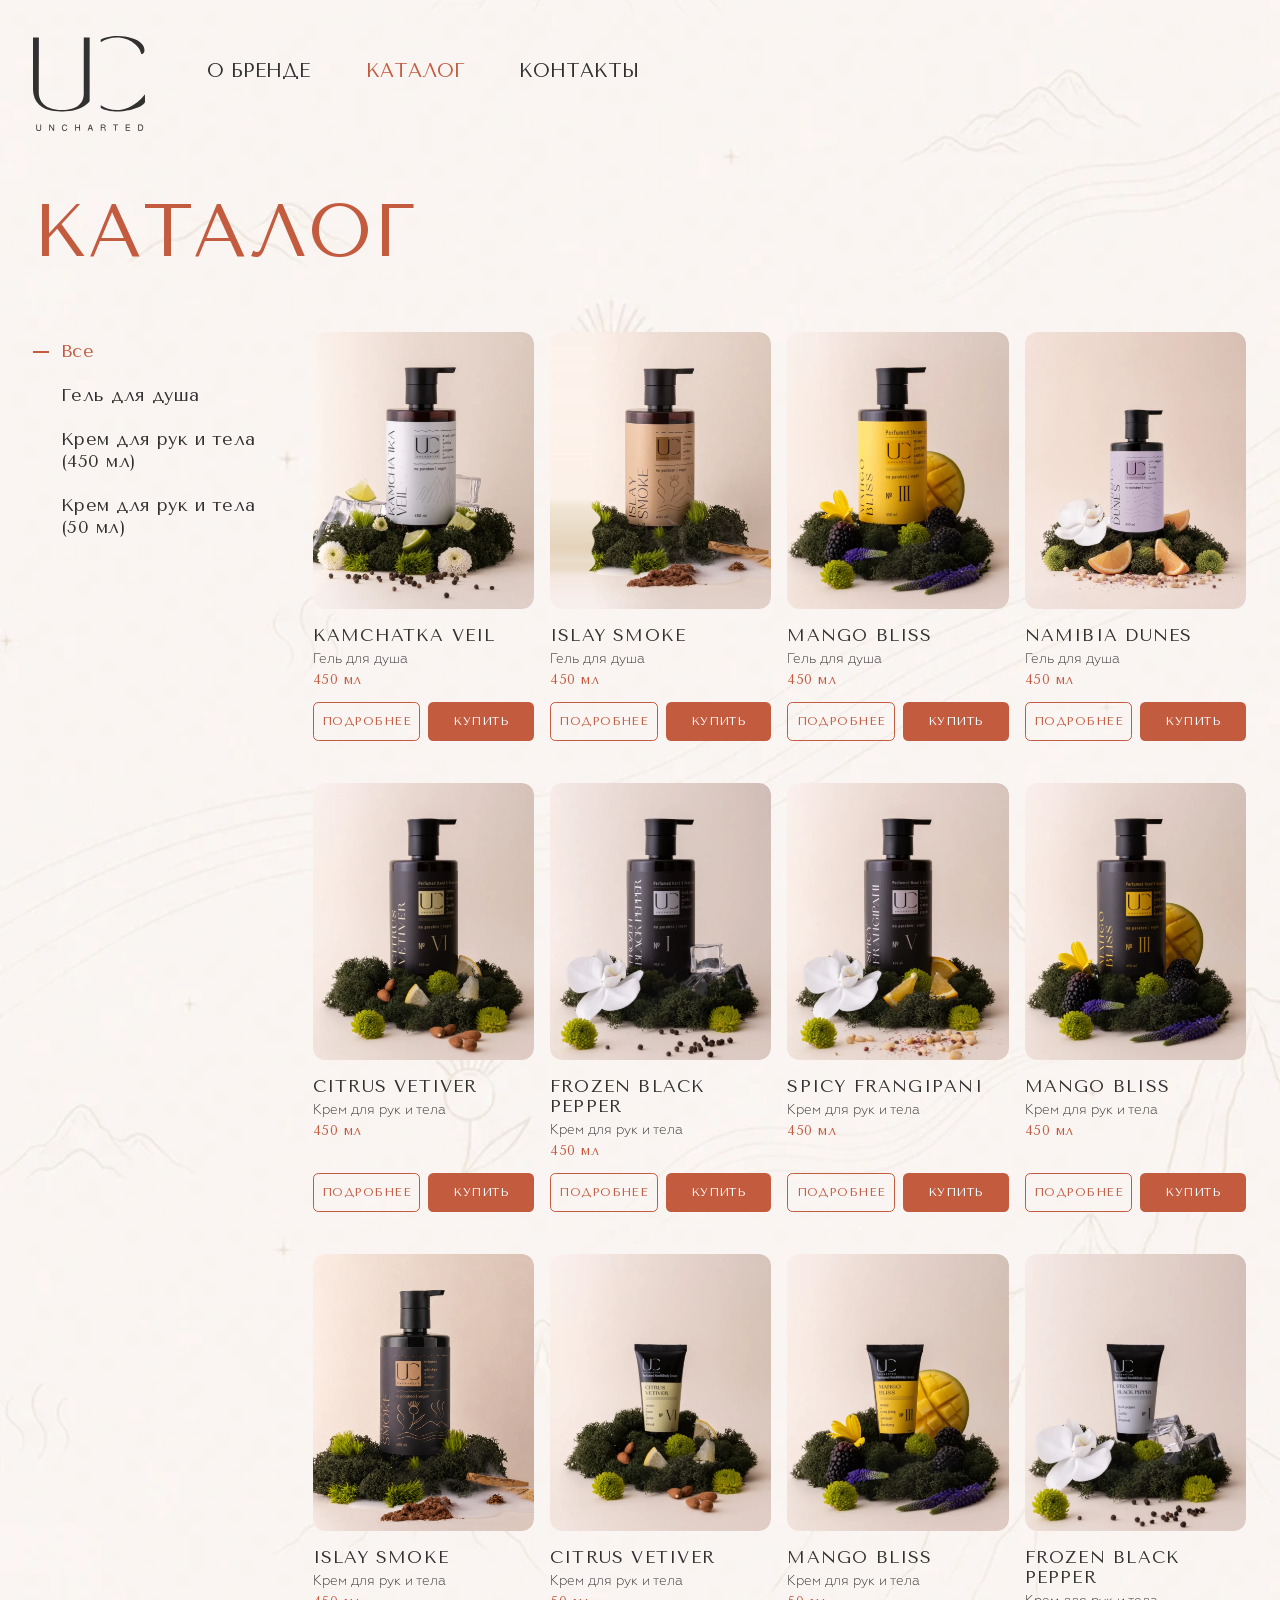
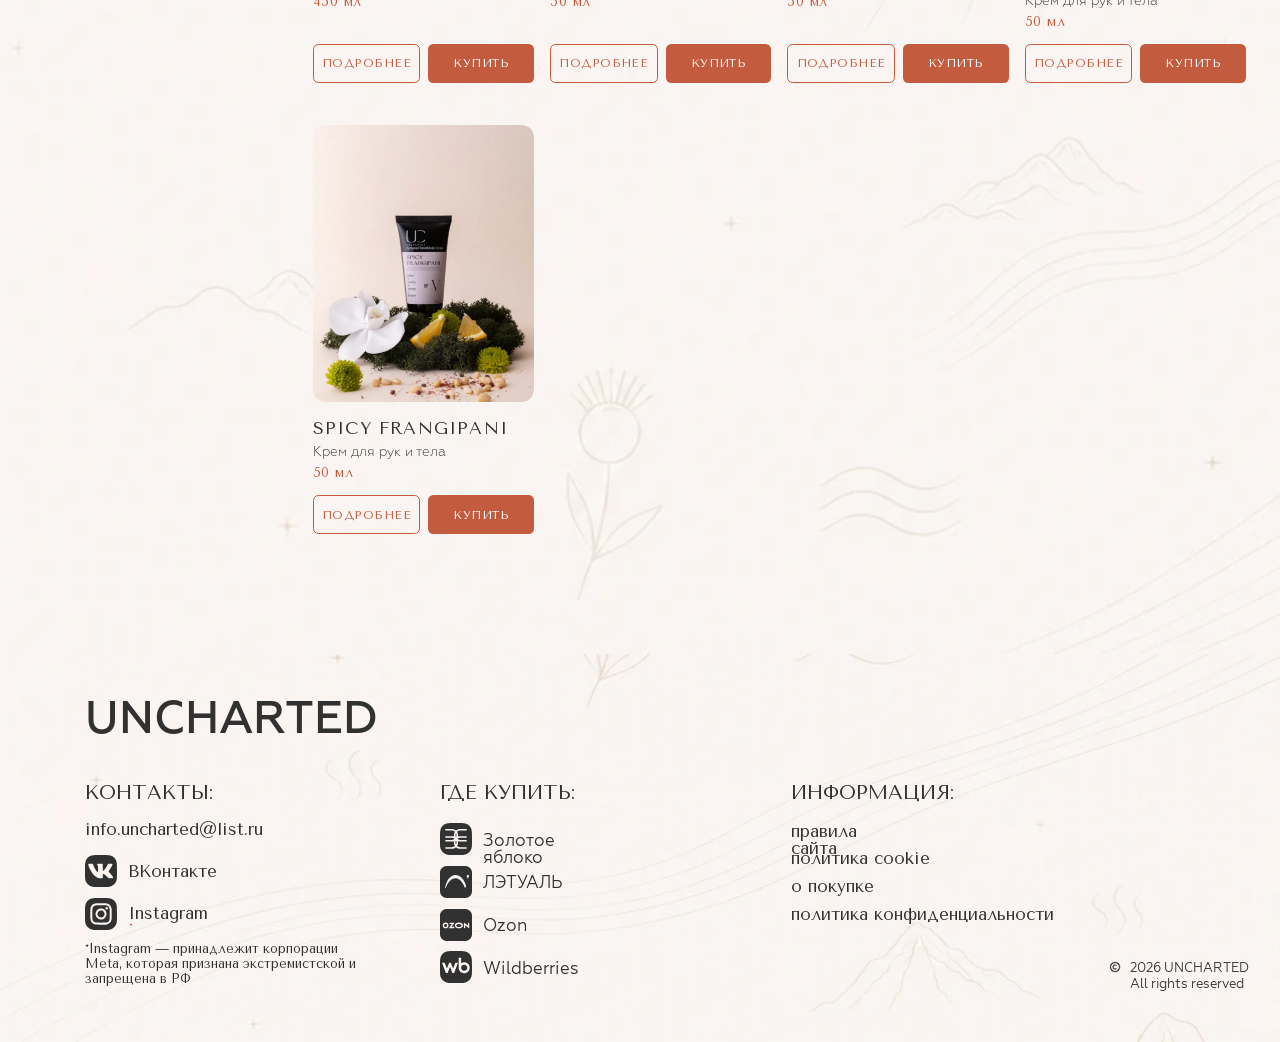
==== catalog.html @ 58899433 "Stabilize mobile layout and header" ====
<!DOCTYPE html>
<html lang="ru">
<head>
<meta charset="UTF-8">
<meta name="viewport" content="width=device-width, initial-scale=1">
<title>Каталог — UNCHARTED | Парфюмированная уходовая косметика</title>
<meta name="description" content="Каталог UNCHARTED: парфюмированные гели для душа и кремы для рук и тела. Ароматы дальних мест — Камчатка, Намиб, Мьянма, Шотландия.">
<meta name="theme-color" content="#FAF4F2">
<link rel="canonical" href="https://unchartedcosmetics.ru/catalog.html">
<meta property="og:title" content="Каталог UNCHARTED">
<meta property="og:description" content="Парфюмированные гели для душа и кремы для рук и тела. Ароматы дальних, почти неизведанных мест.">
<meta property="og:type" content="website">
<meta property="og:url" content="https://unchartedcosmetics.ru/catalog.html">
<meta property="og:image" content="https://unchartedcosmetics.ru/public/images/og.jpg">
<meta property="og:image:width" content="1200">
<meta property="og:image:height" content="630">
<meta property="og:locale" content="ru_RU">
<meta name="twitter:card" content="summary_large_image">
<meta name="twitter:title" content="Каталог UNCHARTED">
<meta name="twitter:description" content="Парфюмированные гели для душа и кремы для рук и тела с ароматами дальних мест.">
<meta name="twitter:image" content="https://unchartedcosmetics.ru/public/images/og.jpg">
<link rel="icon" type="image/svg+xml" href="public/images/logo.svg">
<link rel="preload" as="image" href="public/images/catalog/gel-450-kamchatka-veil.webp">
<link rel="stylesheet" href="styles.css?v=20260710-1">
<link rel="stylesheet" href="anim.css?v=20260710-3">
<link rel="stylesheet" href="catalog.css?v=20260710-6">
<script type="application/ld+json">
{
  "@context": "https://schema.org",
  "@type": "CollectionPage",
  "name": "Каталог UNCHARTED",
  "url": "https://unchartedcosmetics.ru/catalog.html",
  "inLanguage": "ru-RU",
  "mainEntity": {
    "@type": "ItemList",
    "name": "Парфюмированная уходовая косметика UNCHARTED",
    "numberOfItems": 13
  }
}
</script>
</head>
<body class="cat-body">
<div class="cat">

  <header class="cat-header">
    <a class="cat-logo n594-pos" href="index.html"><img src="public/images/logo.svg" alt="UNCHARTED — на главную"></a>
    <nav class="cat-nav" aria-label="Основная навигация">
      <a class="t up nav-link cnav1" href="index.html#about">о бренде</a>
      <a class="t up nav-link cnav2 is-here" href="catalog.html" aria-current="page">каталог</a>
      <a class="t up nav-link cnav3" href="#catFooter">контакты</a>
    </nav>
  </header>

  <main class="cat-main">
    <h1 class="cat-title">каталог</h1>

    <div class="cat-layout">
      <aside class="cat-aside" aria-label="Фильтры каталога">
        <div class="cat-aside-in">
          <button class="cat-filter is-active" type="button" data-filter="all" aria-pressed="true">Все</button>
          <button class="cat-filter" type="button" data-filter="gel-450" aria-pressed="false">Гель для душа</button>
          <button class="cat-filter" type="button" data-filter="cream-450" aria-pressed="false">Крем для рук и тела <span class="cat-filter-vol">(450&nbsp;мл)</span></button>
          <button class="cat-filter" type="button" data-filter="cream-50" aria-pressed="false">Крем для рук и тела <span class="cat-filter-vol">(50&nbsp;мл)</span></button>
        </div>
      </aside>

      <ul class="cat-grid">

        <li class="cat-card" data-cat="gel-450">
          <div class="cat-photo"><img src="public/images/catalog/gel-450-kamchatka-veil.webp" alt="Гель для душа UNCHARTED KAMCHATKA VEIL, 450 мл — флакон с помпой среди льда, белых цветов и чёрного перца" loading="eager" fetchpriority="high" width="880" height="1100"></div>
          <p class="cat-name">Kamchatka Veil</p>
          <p class="cat-type">Гель для душа</p>
          <p class="cat-vol">450 мл</p>
          <div class="cat-actions">
            <button class="cat-btn cat-btn--ghost" type="button" data-buy>подробнее</button>
            <button class="cat-btn" type="button" data-buy>купить</button>
          </div>
        </li>

        <li class="cat-card" data-cat="gel-450">
          <div class="cat-photo"><img src="public/images/catalog/gel-450-islay-smoke.webp" alt="Гель для душа UNCHARTED ISLAY SMOKE, 450 мл — флакон с помпой среди мха, пало санто и какао" loading="lazy" width="880" height="1100"></div>
          <p class="cat-name">Islay Smoke</p>
          <p class="cat-type">Гель для душа</p>
          <p class="cat-vol">450 мл</p>
          <div class="cat-actions">
            <button class="cat-btn cat-btn--ghost" type="button" data-buy>подробнее</button>
            <button class="cat-btn" type="button" data-buy>купить</button>
          </div>
        </li>

        <li class="cat-card" data-cat="gel-450">
          <div class="cat-photo"><img src="public/images/catalog/gel-450-mango-bliss.webp" alt="Гель для душа UNCHARTED MANGO BLISS, 450 мл — флакон с жёлтой этикеткой, манго и ежевика" loading="lazy" width="880" height="1100"></div>
          <p class="cat-name">Mango Bliss</p>
          <p class="cat-type">Гель для душа</p>
          <p class="cat-vol">450 мл</p>
          <div class="cat-actions">
            <button class="cat-btn cat-btn--ghost" type="button" data-buy>подробнее</button>
            <button class="cat-btn" type="button" data-buy>купить</button>
          </div>
        </li>

        <li class="cat-card" data-cat="gel-450">
          <div class="cat-photo"><img src="public/images/catalog/gel-450-namibia-dunes.webp" alt="Гель для душа UNCHARTED NAMIBIA DUNES, 450 мл — флакон с апельсином и белой орхидеей" loading="lazy" width="880" height="1100"></div>
          <p class="cat-name">Namibia Dunes</p>
          <p class="cat-type">Гель для душа</p>
          <p class="cat-vol">450 мл</p>
          <div class="cat-actions">
            <button class="cat-btn cat-btn--ghost" type="button" data-buy>подробнее</button>
            <button class="cat-btn" type="button" data-buy>купить</button>
          </div>
        </li>

        <li class="cat-card" data-cat="cream-450">
          <div class="cat-photo"><img src="public/images/catalog/cream-450-citrus-vetiver.webp" alt="Крем для рук и тела UNCHARTED CITRUS VETIVER, 450 мл — тёмный флакон с лимоном и миндалём" loading="lazy" width="880" height="1100"></div>
          <p class="cat-name">Citrus Vetiver</p>
          <p class="cat-type">Крем для рук и тела</p>
          <p class="cat-vol">450 мл</p>
          <div class="cat-actions">
            <button class="cat-btn cat-btn--ghost" type="button" data-buy>подробнее</button>
            <button class="cat-btn" type="button" data-buy>купить</button>
          </div>
        </li>

        <li class="cat-card" data-cat="cream-450">
          <div class="cat-photo"><img src="public/images/catalog/cream-450-frozen-black-pepper.webp" alt="Крем для рук и тела UNCHARTED FROZEN BLACK PEPPER, 450 мл — чёрный флакон со льдом и белой орхидеей" loading="lazy" width="880" height="1100"></div>
          <p class="cat-name">Frozen Black Pepper</p>
          <p class="cat-type">Крем для рук и тела</p>
          <p class="cat-vol">450 мл</p>
          <div class="cat-actions">
            <button class="cat-btn cat-btn--ghost" type="button" data-buy>подробнее</button>
            <button class="cat-btn" type="button" data-buy>купить</button>
          </div>
        </li>

        <li class="cat-card" data-cat="cream-450">
          <div class="cat-photo"><img src="public/images/catalog/cream-450-spicy-frangipani.webp" alt="Крем для рук и тела UNCHARTED SPICY FRANGIPANI, 450 мл — чёрный флакон с орхидеей, апельсином и перцем" loading="lazy" width="880" height="1100"></div>
          <p class="cat-name">Spicy Frangipani</p>
          <p class="cat-type">Крем для рук и тела</p>
          <p class="cat-vol">450 мл</p>
          <div class="cat-actions">
            <button class="cat-btn cat-btn--ghost" type="button" data-buy>подробнее</button>
            <button class="cat-btn" type="button" data-buy>купить</button>
          </div>
        </li>

        <li class="cat-card" data-cat="cream-450">
          <div class="cat-photo"><img src="public/images/catalog/cream-450-mango-bliss.webp" alt="Крем для рук и тела UNCHARTED MANGO BLISS, 450 мл — тёмный флакон с манго и ежевикой" loading="lazy" width="880" height="1100"></div>
          <p class="cat-name">Mango Bliss</p>
          <p class="cat-type">Крем для рук и тела</p>
          <p class="cat-vol">450 мл</p>
          <div class="cat-actions">
            <button class="cat-btn cat-btn--ghost" type="button" data-buy>подробнее</button>
            <button class="cat-btn" type="button" data-buy>купить</button>
          </div>
        </li>

        <li class="cat-card" data-cat="cream-450">
          <div class="cat-photo"><img src="public/images/catalog/cream-450-islay-smoke.webp" alt="Крем для рук и тела UNCHARTED ISLAY SMOKE, 450 мл — чёрный флакон среди мха и дымки" loading="lazy" width="880" height="1100"></div>
          <p class="cat-name">Islay Smoke</p>
          <p class="cat-type">Крем для рук и тела</p>
          <p class="cat-vol">450 мл</p>
          <div class="cat-actions">
            <button class="cat-btn cat-btn--ghost" type="button" data-buy>подробнее</button>
            <button class="cat-btn" type="button" data-buy>купить</button>
          </div>
        </li>

        <li class="cat-card" data-cat="cream-50">
          <div class="cat-photo"><img src="public/images/catalog/cream-50-citrus-vetiver.webp" alt="Крем для рук и тела UNCHARTED CITRUS VETIVER, 50 мл — тюбик с лимонной этикеткой" loading="lazy" width="880" height="1100"></div>
          <p class="cat-name">Citrus Vetiver</p>
          <p class="cat-type">Крем для рук и тела</p>
          <p class="cat-vol">50 мл</p>
          <div class="cat-actions">
            <button class="cat-btn cat-btn--ghost" type="button" data-buy>подробнее</button>
            <button class="cat-btn" type="button" data-buy>купить</button>
          </div>
        </li>

        <li class="cat-card" data-cat="cream-50">
          <div class="cat-photo"><img src="public/images/catalog/cream-50-mango-bliss.webp" alt="Крем для рук и тела UNCHARTED MANGO BLISS, 50 мл — тюбик с жёлтой этикеткой, манго и ежевика" loading="lazy" width="880" height="1100"></div>
          <p class="cat-name">Mango Bliss</p>
          <p class="cat-type">Крем для рук и тела</p>
          <p class="cat-vol">50 мл</p>
          <div class="cat-actions">
            <button class="cat-btn cat-btn--ghost" type="button" data-buy>подробнее</button>
            <button class="cat-btn" type="button" data-buy>купить</button>
          </div>
        </li>

        <li class="cat-card" data-cat="cream-50">
          <div class="cat-photo"><img src="public/images/catalog/cream-50-frozen-black-pepper.webp" alt="Крем для рук и тела UNCHARTED FROZEN BLACK PEPPER, 50 мл — тюбик со льдом и белой орхидеей" loading="lazy" width="880" height="1100"></div>
          <p class="cat-name">Frozen Black Pepper</p>
          <p class="cat-type">Крем для рук и тела</p>
          <p class="cat-vol">50 мл</p>
          <div class="cat-actions">
            <button class="cat-btn cat-btn--ghost" type="button" data-buy>подробнее</button>
            <button class="cat-btn" type="button" data-buy>купить</button>
          </div>
        </li>

        <li class="cat-card" data-cat="cream-50">
          <div class="cat-photo"><img src="public/images/catalog/cream-50-spicy-frangipani.webp" alt="Крем для рук и тела UNCHARTED SPICY FRANGIPANI, 50 мл — тюбик с лиловой этикеткой и белой орхидеей" loading="lazy" width="880" height="1100"></div>
          <p class="cat-name">Spicy Frangipani</p>
          <p class="cat-type">Крем для рук и тела</p>
          <p class="cat-vol">50 мл</p>
          <div class="cat-actions">
            <button class="cat-btn cat-btn--ghost" type="button" data-buy>подробнее</button>
            <button class="cat-btn" type="button" data-buy>купить</button>
          </div>
        </li>

      </ul>
    </div>
  </main>

  <!-- футер — те же элементы, что на лендинге (top пересчитан в catalog.css) -->
  <footer class="cat-footer" id="catFooter">
    <img class="abs n613" src="public/images/521-613.webp" alt="">
    <p class="t up n638">uncharted</p>
    <p class="t up n639">Информация:</p>
    <a class="t n640" href="mailto:info.uncharted@list.ru">info.uncharted@list.ru</a>
    <a class="t n641" href="offer.html">о покупке</a>
    <a class="t n642" href="cookie.html">политика cookie</a>
    <a class="t n643" href="license.html">правила сайта</a>
    <a class="t n644" href="privacy.html">политика конфиденциальности</a>
    <a class="t n645" href="#" data-link="vk">ВКонтакте</a>
    <a class="t n646" href="#" data-link="instagram">Instagram<span class="social-asterisk" aria-hidden="true">*</span></a>
    <img class="abs n647" src="public/images/icon-647.svg" alt="">
    <img class="abs n651" src="public/images/icon-651.svg" alt="">
    <p class="t up n657">контакты:</p>
    <p class="t up n658">ГДЕ КУПИТЬ:</p>
    <p class="t n659">*Instagram — принадлежит корпорации Meta, которая признана экстремистской и запрещена в РФ</p>
    <img class="abs n660" src="public/images/icon-660.svg" alt="">
    <a class="t shop n667" href="#" data-link="goldapple">Золотое яблоко</a>
    <a class="t shop n668" href="#" data-link="ozon">Ozon</a>
    <a class="t shop n669" href="#" data-link="letu">ЛЭТУАЛЬ</a>
    <a class="t shop n670" href="#" data-link="wildberries">Wildberries</a>
    <img class="abs n671" src="public/images/icon-671.svg" alt="">
    <p class="t n675">2026 <span class="up">uncharted</span><br>All rights reserved</p>
    <img class="abs n676" src="public/images/521-677.png" alt="">
    <img class="abs n680" src="public/images/icon-680.svg" alt="">
    <img class="abs n684" src="public/images/icon-684.svg" alt="">
    <img class="abs n687" src="public/images/icon-687.svg" alt="">
  </footer>

  <!-- компактный футер для мобильной версии -->
  <footer class="cat-footer-m">
    <p class="cat-footer-m-mark">uncharted</p>
    <a class="cat-footer-m-mail" href="mailto:info.uncharted@list.ru">info.uncharted@list.ru</a>
    <div class="cat-footer-m-shops">
      <a href="#" data-link="goldapple">Золотое яблоко</a>
      <a href="#" data-link="letu">ЛЭТУАЛЬ</a>
      <a href="#" data-link="ozon">Ozon</a>
      <a href="#" data-link="wildberries">Wildberries</a>
    </div>
    <nav class="cat-footer-m-legal" aria-label="Правовая информация">
      <a href="offer.html">о покупке</a>
      <a href="privacy.html">политика данных</a>
      <a href="cookie.html">cookie</a>
      <a href="license.html">правила сайта</a>
    </nav>
    <p class="cat-footer-m-copy">2026 UNCHARTED · All rights reserved</p>
  </footer>

</div>

<dialog class="product-dialog" id="productDialog" aria-labelledby="productDialogTitle">
  <div class="product-dialog-in">
    <div class="product-dialog-media">
      <img id="productDialogImage" alt="">
    </div>
    <div class="product-dialog-copy">
      <button class="buy-close product-dialog-close" type="button" data-detail-close aria-label="Закрыть">&#10005;</button>
      <p class="product-dialog-kicker">UNCHARTED</p>
      <h2 class="product-dialog-title" id="productDialogTitle"></h2>
      <p class="product-dialog-type" id="productDialogType"></p>
      <p class="product-dialog-volume" id="productDialogVolume"></p>
      <button class="cat-btn product-dialog-buy" type="button" data-detail-buy>купить</button>
    </div>
  </div>
</dialog>

<div class="buy-modal" id="buyModal" hidden>
  <div class="buy-overlay" data-close></div>
  <div class="buy-card" role="dialog" aria-modal="true" aria-labelledby="buyTitle">
    <button class="buy-close" data-close aria-label="Закрыть">&#10005;</button>
    <p class="buy-title" id="buyTitle">ГДЕ КУПИТЬ</p>
    <a class="buy-row" data-link="goldapple" href="#" target="_blank" rel="noopener"><img src="public/images/icon-660.svg" alt="">Золотое яблоко</a>
    <a class="buy-row" data-link="letu" href="#" target="_blank" rel="noopener"><span class="buy-letu"><img src="public/images/icon-684.svg" alt=""><img class="buy-letu-glyph" src="public/images/icon-687.svg" alt=""></span>ЛЭТУАЛЬ</a>
    <a class="buy-row" data-link="ozon" href="#" target="_blank" rel="noopener"><img src="public/images/icon-680.svg" alt="">Ozon</a>
    <a class="buy-row" data-link="wildberries" href="#" target="_blank" rel="noopener"><img src="public/images/icon-671.svg" alt="">Wildberries</a>
    <p class="buy-legal">Сайт не принимает заказы и оплату. Условия покупки, доставки, возврата и обработки данных определяет выбранный маркетплейс и продавец товара.</p>
  </div>
</div>

<script>
(function () {
  var cat = document.querySelector('.cat');
  function fit() {
    var w = document.documentElement.clientWidth;
    cat.style.zoom = w > 768 ? (w / 1920) : '';
  }
  window.addEventListener('resize', fit);
  fit();
})();
</script>
<script src="app.js?v=20260710-5" defer></script>
</body>
</html>
---- styles.css ----
/* ============ Fonts ============ */
/* Tenor Sans — Google Fonts (cyrillic / latin-ext / latin) */
@font-face {
  font-family: 'Tenor Sans';
  font-style: normal;
  font-weight: 400;
  src: url('fonts/tenor-sans-cyrillic.woff2') format('woff2');
  unicode-range: U+0301, U+0400-045F, U+0490-0491, U+04B0-04B1, U+2116;
}
@font-face {
  font-family: 'Tenor Sans';
  font-style: normal;
  font-weight: 400;
  src: url('fonts/tenor-sans-latin-ext.woff2') format('woff2');
  unicode-range: U+0100-02BA, U+02BD-02C5, U+02C7-02CC, U+02CE-02D7, U+02DD-02FF, U+0304, U+0308, U+0329, U+1D00-1DBF, U+1E00-1E9F, U+1EF2-1EFF, U+2020, U+20A0-20AB, U+20AD-20C0, U+2113, U+2C60-2C7F, U+A720-A7FF;
}
@font-face {
  font-family: 'Tenor Sans';
  font-style: normal;
  font-weight: 400;
  src: url('fonts/tenor-sans-latin.woff2') format('woff2');
  unicode-range: U+0000-00FF, U+0131, U+0152-0153, U+02BB-02BC, U+02C6, U+02DA, U+02DC, U+0304, U+0308, U+0329, U+2000-206F, U+20AC, U+2122, U+2191, U+2193, U+2212, U+2215, U+FEFF, U+FFFD;
}
@font-face {
  font-family: 'Geometria';
  font-style: normal;
  font-weight: 300;
  src: url('fonts/geometria-light.woff2') format('woff2'), url('fonts/geometria_light.otf') format('opentype');
}
@font-face {
  font-family: 'Geometria';
  font-style: normal;
  font-weight: 400;
  src: url('fonts/geometria-regular.woff2') format('woff2'), url('fonts/geometria-regular.ttf') format('truetype');
}
@font-face {
  font-family: 'Geometria';
  font-style: normal;
  font-weight: 500;
  src: url('fonts/geometria-medium.woff2') format('woff2'), url('fonts/geometria_medium.otf') format('opentype');
}

/* ============ Base ============ */
* { margin: 0; padding: 0; box-sizing: border-box; -webkit-font-smoothing: antialiased; }
body { background: #fff; }

.sr-only {
  position: absolute !important;
  width: 1px !important;
  height: 1px !important;
  padding: 0 !important;
  margin: -1px !important;
  overflow: hidden !important;
  clip: rect(0, 0, 0, 0) !important;
  white-space: nowrap !important;
  border: 0 !important;
}

.page {
  position: relative;
  width: 1920px;
  height: 9009.6px;
  background: #fff;
  overflow: hidden;
  font-family: 'Tenor Sans', sans-serif;
}

.abs { position: absolute; }
img.abs { display: block; }

.t {
  position: absolute;
  font-family: 'Tenor Sans', sans-serif;
  font-weight: 400;
  color: #313131;
  white-space: pre-wrap;
}
.up { text-transform: uppercase; }
a.t, a.btn { color: #313131; text-decoration: none; }
.social-asterisk { display: inline-block; margin-left: 1px; color: #C35B3F; font-size: .66em; line-height: 1; vertical-align: top; }
.nav-link, .btn, [data-scroll], [data-buy], [data-link] { cursor: pointer; }
.accent { color: #C35B3F; }

/* ============ Buttons (Frame 402/403/389) ============ */
.btn {
  position: absolute;
  display: flex;
  justify-content: center;
  align-items: center;
  width: 320px;
  padding: 24px 16px;
  background: #C35B3F;
  border-radius: 8px;
}
.btn span {
  font-family: 'Tenor Sans', sans-serif;
  font-size: 32px;
  line-height: 1;
  text-transform: uppercase;
  color: #fff;
}

/* ============ 521:582 catalog texture bg ============ */
.n582 { left: 0; top: 1810px; width: 1920px; height: 2499px; }

/* ============ hero bg — фото модели с флаконом (Figma 825:21) ============ */
.n591 {
  left: 0; top: 0; width: 1920px; height: 1043px;
  background-image: url('public/images/render/hero-woman.webp');
  background-size: cover;
  background-position: 50% 16%;
}

/* 521:592 aromas bg */
.n592 { left: 0; top: 5336px; width: 1920px; height: 1632px; }

/* 521:593 cream rectangle — опущена, чтобы показать больше модели до карусели
   (раньше top:908 перекрывал девушку → «каталог обрезал»); крем начинается под фото */
.n593 { left: -72px; top: 1043px; width: 2095px; height: 767px; background: #FAF5F1; }

/* ============ Плавающая скруглённая шапка-«пилюля» ============
   Живёт ВНЕ .page (прямой потомок body), поэтому не клипуется overflow:hidden
   и не уезжает со скроллом. zoom = clientWidth/1920 задаётся в index.html (как у .page),
   так что дизайн-px совпадают с системой координат макета.
   Flex + width:max-content → полоса равна ширине контента (не на всю ширину).
   Симметричный padding 46px → отступ от лого слева = отступ после «КОНТАКТЫ» справа. */
.topbar {
  position: fixed;
  top: 26px;
  left: 46px;
  z-index: 900;             /* ниже модалки .buy-modal (z-index:1000) */
  display: flex;
  align-items: center;
  gap: 60px;                /* лого ↔ навигация */
  height: 104px;
  padding: 0 46px;
  width: -moz-max-content;
  width: max-content;
  background: rgba(250, 245, 241, .68);
  -webkit-backdrop-filter: blur(16px) saturate(108%);
          backdrop-filter: blur(16px) saturate(108%);
  border: 1px solid rgba(49, 49, 49, .10);
  border-radius: 30px;      /* мягкое скругление (не полный «стадион») */
  box-shadow: 0 16px 42px rgba(90, 55, 30, .12);
  font-family: 'Tenor Sans', sans-serif;
}
.tb-logo { display: block; line-height: 0; }
.tb-logo img { display: block; width: 94px; height: auto; }
.tb-nav { display: flex; align-items: baseline; gap: 45px; }
.tb-link {
  font-size: 28.8px;
  line-height: 1;
  text-transform: uppercase;
  color: #313131;
  text-decoration: none;
  white-space: nowrap;
  transition: color .25s ease;
}
.tb-link:hover { color: #C35B3F; }

/* 521:607 canyon valley bg */
.n607 { left: -2px; top: 7054px; width: 1924px; height: 1374px;
  /* мягкий ввод верхней кромки, чтобы не было линии-стыка (как в макете) */
  -webkit-mask-image: linear-gradient(180deg, rgba(0,0,0,0) 0px, rgba(0,0,0,1) 300px);
          mask-image: linear-gradient(180deg, rgba(0,0,0,0) 0px, rgba(0,0,0,1) 300px); }

/* 521:608 gradient blur */
.n608 {
  left: -42px; top: 6741px; width: 2099px; height: 409px;
  background: linear-gradient(180deg, rgba(250, 244, 241, 1) 0%, rgba(227, 222, 217, 1) 100%);
  filter: blur(90px);
}

/* 521:609 hero paragraph — 2 строки по макету (без «уход и воображение») */
.n609 { left: 49px; top: 276px; width: 1100px; font-size: 35px; line-height: 1.2; letter-spacing: 0.04em; }

/* 521:610 каталог button */
.n610 { left: 49px; top: 652px; }

/* 521:612 shore bg */
.n612 { left: -45px; top: 4309px; width: 1975px; height: 1027px; }

/* 521:613 footer texture */
.n613 { left: 0; top: 8428px; width: 1920px; height: 582px; }

/* nav (.nav-link используется в catalog.html — оставлено) */
.nav-link { font-size: 28.8px; line-height: 1; }

/* intro texts */
/* интро-тексты перемещены ПОД карусель (карусель поднята под hero);
   отступы ступенькой — точь-в-точь по макету (Image #5): 79 / 511 / 248 */
/* шрифт 38.4→30px (×0.78 по макету), интервалы шире — «менее плотно» */
/* top опущен 1960→1971: «воздух» под «В ритме города» (139.5px) выровнен с зазором ниже (129px) */
.n617 { left: 79px;  top: 1971px; width: 780px;    font-size: 30px; line-height: 1.35; letter-spacing: 0.04em; color: #000; }
.n618 { left: 511px; top: 2140px; transform: translateY(1px); width: 770px;   font-size: 30px; line-height: 1.35; letter-spacing: 0.04em; color: #000; }
.n618 .brand { color: #B23D0F; }
.n619 { left: 248px; top: 2350px; transform: translateY(1px); width: 850px;  font-size: 30px; line-height: 1.35; letter-spacing: 0.04em; color: #000; }

/* aromas section texts */
.n620 { left: 150px; top: 6124px; width: 530px;   font-size: 55px; line-height: 1; color: #C35B3F; }
.n621 { left: 150px; top: 6192px; width: 502px; font-size: 24.6px;   line-height: 1.2; letter-spacing: 0.08em; }
.n622 { left: 734px; top: 6584px; width: 440px;  font-size: 33px;   line-height: 1; text-align: center; color: #C35B3F; white-space: nowrap; }
.n623 { left: 1190px; top: 5707px; width: 456px; font-size: 21px; line-height: 1.2; letter-spacing: 0.04em; }
.n624 {
  left: 1186px; top: 6235px; width: 496px;
  font-family: 'Geometria', sans-serif; font-weight: 300;
  font-size: 24.6px; line-height: 28px; letter-spacing: 2.5px;
}
.n624 .ts4 { font-family: 'Tenor Sans', sans-serif; font-size: 33px; line-height: 39px; letter-spacing: 3.3px; color: #C35B3F; }
.n624 .ts5 { font-family: 'Tenor Sans', sans-serif; font-size: 33px; line-height: 39px; letter-spacing: 0.1em; color: #C35B3F; }
.n624 .ts6 { font-family: 'Tenor Sans', sans-serif; }
.n624 .ts7 { font-family: 'Tenor Sans', sans-serif; }


/* 521:625 mask group (bottle-shaped photo, baked from render) */
.n625 { left: 773px; top: 5660px; width: 362px; height: 888px; }

/* 521:628 dot */
.n628 { left: 1182px; top: 6265px; width: 8px; height: 8px; border-radius: 50%; background: #FFF9BC; }

/* 521:629 АРОМАТЫ */
.n629 { left: 601px; top: 5474px; width: 687px; font-size: 123px; line-height: 1; color: #C35B3F; }

/* 521:630 giant uncharted */
.n630 {
  left: 37px; top: 5219px; width: 1857px;
  white-space: nowrap;
  font-family: 'Geometria', sans-serif; font-weight: 500;
  font-size: 286.4px; line-height: 0.9016;
  color: #E38A71;
}

/* UNCHARTED — ЭТО section */
/* подзаголовки и абзацы блока уменьшены на 9% (×0.91): 60→54.6px, 35→31.85px */
.n631 { left: 128px; top: 7085px; width: 1096px; font-size: 54.6px;  line-height: 1; text-align: left; color: #C35B3F; }
/* блоки выровнены по равному межблочному отступу 150px (B1 анкер, B2/B3 подняты) */
.n632 { left: 128px; top: 7809px; width: 1278px; font-size: 54.6px;  line-height: 1; color: #C35B3F; }
.n633 { left: 128px; top: 7447px; width: 1028px; font-size: 54.6px;  line-height: 1; color: #C35B3F; }
.n634 { left: 120px; top: 6849px; width: 1292px; font-size: 109.2px; line-height: 1; text-align: left; color: #C35B3F; }
.n635 { left: 128px; top: 7182px; transform: translateY(2px); width: 1283px; font-size: 31.85px; line-height: 1.2; letter-spacing: 0.04em; }
.n636 { left: 133px; top: 7906px; transform: translateY(2px); width: 1283px; font-size: 31.85px; line-height: 1.2; letter-spacing: 0.04em; }
.n637 { left: 128px; top: 7544px; transform: translateY(2px); width: 1029px; font-size: 31.85px; line-height: 1.2; letter-spacing: 0.04em; }

/* footer */
.n638 {
  left: 128px; top: 8498px; width: 440px;
  font-family: 'Geometria', sans-serif; font-weight: 500;
  font-size: 67.8px; line-height: 0.9016;
}
.n639 { left: 1186px; top: 8622px; width: 254px; font-size: 30px; line-height: 1; }
.n640 { left: 128px;  top: 8677px; transform: translateY(2px); width: 272px; font-size: 25.6px; line-height: 1; }
.n641 { left: 1186px; top: 8762.7px; transform: translateY(1.5px);  width: 234px; font-size: 25.6px; line-height: 1; }
.n642 { left: 1186px; top: 8721.1px; transform: translateY(2px);  width: 209px; font-size: 25.6px; line-height: 1; }
.n643 { left: 1186px; top: 8679.6px; transform: translateY(1px);  width: 118px; font-size: 25.6px; line-height: 1; }
.n644 { left: 1186px; top: 8804.29px; transform: translateY(2px); width: 401px; font-size: 25.6px; line-height: 1; }
a.n640:hover, a.n641:hover, a.n642:hover, a.n643:hover, a.n644:hover { color: #C35B3F; }
.n645 { left: 192px; top: 8741.1px; width: 136px; font-size: 25.6px; line-height: 1; }
.n646 { left: 192px; top: 8805.1px; width: 123px; font-size: 25.6px; line-height: 1; }
.n647 { left: 128px; top: 8730px;   width: 48px; height: 48px; }
.n651 { left: 128px; top: 8793.9px; width: 48px; height: 48px; }
.n657 { left: 128px; top: 8622px; width: 192px; font-size: 30px; line-height: 1; }
.n658 { left: 660px; top: 8622px; width: 205px; font-size: 30px; line-height: 1; }
.n659 { left: 128px; top: 8857.9px; width: 440px; font-size: 19.2px; line-height: 1.2; }
/* порядок «ГДЕ КУПИТЬ»: Золотое яблоко, ЛЭТУАЛЬ, Ozon, Wildberries (top сверху вниз) */
.n660 { left: 660px; top: 8682px; width: 48px; height: 48px; } /* Золотое яблоко */
.n671 { left: 660px; top: 8874px; width: 48px; height: 48px; } /* Wildberries */
.n680 { left: 660px; top: 8810px; width: 48px; height: 48px; } /* Ozon */
.n684 { left: 660px; top: 8746px; width: 48px; height: 48px; } /* ЛЭТУАЛЬ */
.shop { font-family: 'Geometria', sans-serif; font-weight: 400; font-size: 25.6px; line-height: 1; }
.n667 { left: 724px; top: 8693.2px; width: 202px; } /* Золотое яблоко */
.n668 { left: 724px; top: 8821.2px; width: 66px; }  /* Ozon */
.n669 { left: 724px; top: 8757.2px; width: 120px; } /* ЛЭТУАЛЬ */
.n670 { left: 724px; top: 8885px;   width: 142px; } /* Wildberries */
/* 521:675 copyright (Ossem unavailable — set in Geometria per approval) */
.n675 { left: 1695px; top: 8885px; width: 216px; font-family: 'Geometria', sans-serif; font-weight: 400; font-size: 19.2px; line-height: 1.3; }
.n676 { left: 1663px; top: 8888px; width: 19.2px; height: 19.2px; }
.n679 { left: 1186px; top: 8885px; width: 379px; font-family: 'Geometria', sans-serif; font-weight: 400; font-size: 19.2px; line-height: 1.2; }
.n687 { left: 667px; top: 8760px; width: 37px; height: 19px; }

/* 521:690 red rock */
.n690 { left: 0; top: 5177px; width: 557px; height: 1102px; }

/* декоративный фон интро: туманные пейзажи + лайн-арт эскизы (Figma 825:20),
   за текстами «Мы создали…»/«Каждый аромат…»; растушёван сверху/снизу в крем */
.intro-bg {
  left: 0; top: 1900px; width: 1920px; height: 703px; opacity: .92;
  -webkit-mask-image: linear-gradient(180deg, transparent 0, #000 16%, #000 78%, transparent 100%);
  mask-image: linear-gradient(180deg, transparent 0, #000 16%, #000 78%, transparent 100%);
}

/* 521:692 свойства гелей и кремов */
.n692 { left: 251px; top: 2741px; width: 1417px; font-size: 90px; line-height: 1; color: #C35B3F; }

/* ============ Карусель продуктов (горизонтальный скролл) ============
   Заменяет 4 статичные карточки-тизера. Фикс-px карточки → zoom масштабирует
   корректно и в WebKit (в отличие от grid 1fr). */
.showcase { position: absolute; left: 49px; top: 1075px; width: 1822px; height: 715px; }
.sc-track {
  display: flex;
  gap: 36px;
  overflow-x: auto;
  overflow-y: hidden;
  scroll-snap-type: x mandatory;
  scroll-behavior: smooth;
  padding-bottom: 26px;
  scrollbar-width: none;
  -ms-overflow-style: none;
  cursor: grab;
}
.sc-track::-webkit-scrollbar { display: none; }
.sc-track.dragging { cursor: grabbing; scroll-behavior: auto; scroll-snap-type: none; }
.sc-card { flex: 0 0 404px; width: 404px; scroll-snap-align: start; display: flex; flex-direction: column; }
.sc-photo {
  display: block; width: 404px; height: 505px;
  border-radius: 18px; overflow: hidden; background: #F1E5DC;
  -webkit-mask-image: -webkit-radial-gradient(white, black); /* скругление при transform (Safari) */
}
.sc-photo img { width: 100%; height: 100%; object-fit: cover; display: block;
  transition: transform 1.1s cubic-bezier(.22,1,.36,1); }
.sc-card:hover .sc-photo img { transform: scale(1.045); }
.sc-name { margin-top: 22px; font-size: 28px; line-height: 1.15; letter-spacing: .06em; text-transform: uppercase; color: #313131; }
.sc-meta { margin-top: 8px; font-family: 'Geometria', sans-serif; font-weight: 300; font-size: 20px; color: #C35B3F; letter-spacing: .03em; }
.sc-buy {
  margin-top: 18px; align-self: flex-start; min-width: 196px; height: 60px; padding: 0 30px;
  border: 0; border-radius: 8px; background: #C35B3F;
  font-family: 'Tenor Sans', sans-serif; font-size: 26px; line-height: 1;
  text-transform: uppercase; color: #fff; cursor: pointer;
  transition: background .3s, letter-spacing .3s;
}
.sc-buy:hover { background: #A94A30; letter-spacing: .03em; }
.sc-buy:focus-visible { outline: 2px solid #7c2d12; outline-offset: 2px; }
/* стрелки */
.sc-arrow {
  position: absolute; top: 252px; width: 72px; height: 72px; margin-top: -36px;
  border: 0; border-radius: 50%; background: rgba(250,245,241,.9);
  box-shadow: 0 10px 30px rgba(120,60,30,.2); cursor: pointer; padding: 0; z-index: 3;
  transition: opacity .35s, transform .3s, background .3s;
}
.sc-arrow::before {
  content: ''; position: absolute; left: 50%; top: 50%; width: 20px; height: 20px;
  border-top: 2.5px solid #C35B3F; border-right: 2.5px solid #C35B3F;
  transform: translate(-60%, -50%) rotate(45deg);
}
.sc-arrow--prev { left: -26px; }
.sc-arrow--prev::before { transform: translate(-40%, -50%) rotate(-135deg); }
.sc-arrow--next { right: -26px; }
.sc-arrow:hover { background: #fff; transform: scale(1.06); }
.sc-arrow[hidden] { display: block; opacity: 0; pointer-events: none; }
.sc-arrow:focus-visible { outline: 2px solid #7c2d12; outline-offset: 3px; }
/* скроллбар снизу — скрыт по макету (линии-разделителя в макете нет) */
.sc-bar { display: none; position: absolute; left: 0; right: 0; bottom: 0; height: 6px; border-radius: 6px; background: rgba(195,91,63,.16); cursor: pointer; }
.sc-thumb { position: absolute; left: 0; top: 0; height: 100%; min-width: 40px; border-radius: 6px; background: #C35B3F; }
.sc-bar:hover .sc-thumb { background: #A94A30; }

/* 521:697 gel pump photo (baked) */
.n697 { left: 0; top: 2848px; width: 473px; height: 1553px; }
.hero-right  { left: 960px; top: 0; width: 960px; height: 772px;
  /* растушёвка обрезов: слой ездит параллаксом по фону */
  -webkit-mask-image: linear-gradient(90deg, transparent 0, #000 90px), linear-gradient(180deg, #000 calc(100% - 150px), transparent 100%);
  -webkit-mask-composite: source-in;
  mask-image: linear-gradient(90deg, transparent 0, #000 90px), linear-gradient(180deg, #000 calc(100% - 150px), transparent 100%);
  mask-composite: intersect; }
.hero-streak { left: 380px; top: 560px; width: 580px; height: 212px;
  -webkit-mask-image: radial-gradient(ellipse 95% 90% at 50% 50%, #000 45%, transparent 97%);
  mask-image: radial-gradient(ellipse 95% 90% at 50% 50%, #000 45%, transparent 97%); }
.hero-fade   { left: 0; top: 880px; width: 1920px; height: 163px;
  background: linear-gradient(180deg, rgba(250,245,241,0) 0%, rgba(250,245,241,.55) 55%, #FAF5F1 100%); }
.geldiag   { left: 850px; top: 2960px; width: 667px; height: 510px; }
.creamdiag { left: 850px; top: 3520px; width: 667px; height: 615px; }

/* 521:698 gradient blur */
.n698 {
  left: -107px; top: 4114px; width: 2099px; height: 554px;
  background: linear-gradient(180deg, rgba(250, 244, 241, 1) 0%, rgba(253, 241, 228, 1) 100%);
  filter: blur(90px);
}

/* gel/cream diagram labels — привязаны к запечённым точкам-выноскам.
   Левые подписи якорятся по ПРАВОМУ краю (right:1073px → x=847), правые — по
   ЛЕВОМУ (left:1518/1520). Переносы строк заданы <br> точь-в-точь по макету;
   top рассчитан так, чтобы блок центрировался по своей точке. */
.lbl  { font-size: 35.2px; line-height: 1; }
.geo  { font-family: 'Geometria', sans-serif; font-weight: 400; margin-top: -2px; }
/* КРЕМ (белый мазок) — лево (3) */
.n705 { right: 1073px; top: 3025px; text-align: right; } /* Стойкий аромат */
.n706 { right: 1073px; top: 3202px; text-align: right; } /* Питает, увлажняет */
.n700 { right: 1073px; top: 3309px; text-align: right; } /* Содержит масла ши (4 стр) */
/* КРЕМ — право (3) */
.n730 { left: 1518px; top: 2976px; } /* Витамин Е (3 стр) */
.n703 { left: 1518px; top: 3139px; } /* Быстро впитывается (3 стр) */
.n699 { left: 1518px; top: 3328px; letter-spacing: -0.01em; } /* Устраняет сухость (2 стр) */
/* ГЕЛЬ (капля) — лево (3) */
.n721 { right: 1073px; top: 3769px; text-align: right; } /* Большой объём (1 стр) */
.n722 { right: 1073px; top: 3911px; text-align: right; } /* Насыщенный (3 стр) */
.n723 { right: 1073px; top: 4052px; text-align: right; } /* Не сушит кожу (1 стр) */
/* ГЕЛЬ — право (3) */
.n728 { left: 1520px; top: 3623px; } /* Содержит сок алоэ вера (4 стр) */
.n727 { left: 1520px; top: 3828px; } /* хорошо пенится (2 стр) */
.n724 { left: 1520px; top: 3981px; } /* для мужчин и женщин (2 стр) */
/* «гель для душа» поднят: равный отступ от капли, как у «крем для рук и тела» (≈72px) */
.n725 { left: 981px;  top: 4100px; width: 406px; font-size: 44.8px; line-height: 1; }
.n726 { left: 911px;  top: 3471px; width: 556px; font-size: 44.8px; line-height: 1; }

/* 521:729 цитата над берегом — по макету: левый флаг + вторая фраза со сдвигом
   вправо-вниз; шрифт 75→51px (×0.68), выключка влево */
.n729a {
  left: 94px; top: 4480px; width: 920px;
  font-size: 50px; line-height: 1.06; letter-spacing: 0;
  text-align: left; color: #C35B3F;
}
.n729b {
  left: 390px; top: 4674px; width: 1260px;
  font-size: 50px; line-height: 1.06; letter-spacing: 0;
  text-align: left; color: #C35B3F; white-space: nowrap;
}

/* 521:731 planet */
.n731 { left: 1372px; top: 3761px; width: 548px; height: 1249px; }

/* струя геля: канвас-течение поверх запечённой помпы */
.pump-stage .pump-fallback, .pump-stage .pump-canvas { position: absolute; inset: 0; width: 100%; height: 100%; }

/* ===E3START=== props resize: font x0.82 cream x0.9 gel x0.78 */
.geldiag { left: 883.5px; top: 2985.5px; width: 600px; height: 459px; }
.creamdiag { left: 923.5px; top: 3587.5px; width: 520px; height: 480px; }
.lbl { font-size: 28.9px; line-height: 1.0; }
.n705 { right: 1039.3px; top: 3046.8px; }
.n706 { right: 1039.3px; top: 3206.1px; }
.n700 { right: 1039.3px; top: 3305.2px; }
.n730 { left: 1484.5px; top: 3004.1px; }
.n703 { left: 1484.5px; top: 3150.8px; }
.n699 { left: 1484.5px; top: 3319.5px; }
.n721 { right: 999.0px; top: 3781.1px; }
.n722 { right: 999.0px; top: 3890.5px; }
.n723 { right: 999.0px; top: 4001.9px; }
.n728 { left: 1444.4px; top: 3665.1px; }
.n727 { left: 1444.4px; top: 3826.4px; }
.n724 { left: 1444.4px; top: 3945.8px; }
/* ===E3END=== */
---- anim.css ----
/* ===== Модалка КУПИТЬ ===== */
.buy-modal { position: fixed; inset: 0; z-index: 1000; display: flex; align-items: center; justify-content: center; }
.buy-modal[hidden] { display: none; }
.buy-overlay { position: absolute; inset: 0; background: rgba(49, 33, 24, .45); backdrop-filter: blur(3px); }
.buy-card { position: relative; width: min(440px, 86vw); background: #FAF5F1; border-radius: 12px; padding: 44px 40px 30px; font-family: 'Tenor Sans', sans-serif; box-shadow: 0 24px 80px rgba(60, 25, 8, .35); animation: buyIn .35s cubic-bezier(.22,1,.36,1); }
@keyframes buyIn { from { opacity: 0; transform: translateY(14px) scale(.98); } }
.buy-title { font-size: 26px; letter-spacing: .08em; color: #C35B3F; margin-bottom: 26px; }
.buy-row { display: flex; align-items: center; gap: 16px; padding: 14px 10px; font-size: 21px; color: #313131; text-decoration: none; border-radius: 8px; transition: background .25s, transform .25s; }
.buy-row img { width: 36px; height: 36px; }
.buy-letu { position: relative; display: inline-flex; width: 36px; height: 36px; flex-shrink: 0; }
.buy-letu img { width: 36px; height: 36px; }
.buy-letu-glyph { position: absolute; left: 50%; top: 50%; transform: translate(-50%, -50%); width: 23px !important; height: 12px !important; }
.buy-row:hover { background: #F1E5DC; transform: translateX(4px); }
.buy-legal { margin: 18px 4px 0; color: #75695f; font-family: 'Geometria', sans-serif; font-size: 12px; line-height: 1.45; }
.buy-close { position: absolute; top: 14px; right: 16px; border: 0; background: none; font-size: 20px; color: #8a7a6e; cursor: pointer; padding: 8px; outline: none; -webkit-tap-highlight-color: transparent; transition: color .2s; }
.buy-close:hover { color: #C35B3F; }
.buy-close:focus { outline: none; box-shadow: none; }
@media (any-hover: hover) {
  .buy-close:focus-visible { outline: 2px solid #C35B3F; outline-offset: 3px; border-radius: 4px; }
}
body.modal-open { overflow: hidden; }
/* ===== Карусель ароматов ===== */
.bottle-stage .bottle-fallback, .bottle-stage .bottle-canvas { position: absolute; inset: 0; width: 100%; height: 100%; }
.car-arrow { position: absolute; top: 50%; width: 56px; height: 56px; margin-top: -28px; border: 0; background: none; cursor: pointer; padding: 0; }
.car-arrow[disabled] { opacity: .4; pointer-events: none; }
.car-prev { left: -69px; } .car-next { right: -69px; }
.car-arrow::before { content: ''; position: absolute; left: 50%; top: 50%; width: 22px; height: 22px;
  border-top: 2px solid #C35B3F; border-right: 2px solid #C35B3F; transform: translate(-50%, -50%) rotate(45deg); transition: transform .3s, border-color .3s; }
.car-prev::before { transform: translate(-50%, -50%) rotate(-135deg); }
.car-next:hover::before { transform: translate(-30%, -50%) rotate(45deg); }
.car-prev:hover::before { transform: translate(-70%, -50%) rotate(-135deg); }
.car-arrow:focus-visible::before { border-color: #7c2d12; }
.fade-swap { transition: opacity .65s cubic-bezier(.22,1,.36,1), transform .65s cubic-bezier(.22,1,.36,1),
  filter .65s ease; }
.fade-swap.out { opacity: 0; transform: translate(var(--sx, 0px), 12px) skewX(var(--sk, 0deg)); filter: blur(9px); }
/* канвас вязкой среды: флакон + полётное поле направо через описание аромата
   (CSS-габариты = sim 1250×1083 × 0.82 — блок ужат под один экран) */
.fluid-canvas { position: absolute; left: 705px; top: 5660px; width: 1025px; height: 888px; pointer-events: none; }
/* смыв описания рукой воды (только листание вперёд): --washP каждый кадр
   ставит app.js по фронту листа из бреши — маска съедает буквы ровно под
   янтарём, блок сносит и смазывает по направлению потока */
.n624.washing {
  transition: none;
  -webkit-mask-image: linear-gradient(99deg, transparent calc(var(--washP, 0) * 118% - 18%), #000 calc(var(--washP, 0) * 118% + 1%));
  mask-image: linear-gradient(99deg, transparent calc(var(--washP, 0) * 118% - 18%), #000 calc(var(--washP, 0) * 118% + 1%));
  transform: translateX(calc(var(--washP, 0) * 54px)) skewX(calc(var(--washP, 0) * -4deg));
  filter: blur(calc(var(--washP, 0) * 3px));
  will-change: transform, filter;
}
/* новый текст осаждается, когда вода прошла: проявление из мокрого стекла */
@keyframes washResolve {
  from { opacity: 0; filter: blur(8px); transform: translateX(-14px); }
  to   { opacity: 1; filter: none;      transform: none; }
}
.n624.wash-in { animation: washResolve .6s cubic-bezier(.25,.5,.3,1) both; }
/* побуквенный каскад подписи аромата */
.cl { display: inline-block; transition: opacity .36s ease, transform .45s cubic-bezier(.22,1,.36,1), filter .36s ease; }
.cl.out-l.gone { opacity: 0; transform: translateY(-12px); filter: blur(4px); }
.cl.in-l { opacity: 0; transform: translateY(14px); filter: blur(4px); }
.cl.in-l.here { opacity: 1; transform: none; filter: none; }
.bottle-fallback { transition: opacity .5s ease; }
/* ===== Зерно хиро ===== */
.hero-grain { left: 0; top: 0; width: 1920px; height: 1043px; mix-blend-mode: soft-light; pointer-events: none; }
body:not(.webgl-on) .hero-grain { display: none; }
/* ===== Туман хиро ===== */
.hero-fog { left: 0; top: 0; width: 1920px; height: 1043px; pointer-events: none; }
body:not(.webgl-on) .hero-fog { display: none; }
/* ===== Reveal-анимации (только при body.anim — не reduced-motion) ===== */
body.anim .rv { opacity: 0; transform: translateY(calc(26px + var(--ty, 0px))); transition: opacity .8s cubic-bezier(.22,1,.36,1), transform .8s cubic-bezier(.22,1,.36,1); }
body.anim .rv.in { opacity: 1; transform: translateY(var(--ty, 0px)); }
body.anim .rv-letters span { display: inline-block; opacity: 0; transform: translateY(.16em);
  transition: opacity .7s cubic-bezier(.22,1,.36,1), transform .7s cubic-bezier(.22,1,.36,1); }
body.anim .rv-letters.in span { opacity: 1; transform: none; }
/* ===== Каскад хиро ===== */
body.anim .n594, body.anim .nav-link, body.anim .n609, body.anim .n610 { opacity: 0; transform: translateY(16px);
  transition: opacity .9s cubic-bezier(.22,1,.36,1), transform .9s cubic-bezier(.22,1,.36,1); }
body.anim.hero-in .n594 { opacity: 1; transform: none; }
body.anim.hero-in .nav-link { opacity: 1; transform: none; transition-delay: .15s; }
body.anim.hero-in .n609 { opacity: 1; transform: none; transition-delay: .3s; }
body.anim.hero-in .n610 { opacity: 1; transform: none; transition-delay: .45s; }
/* ===== Hover статики ===== */
.btn { transition: background .3s, letter-spacing .3s; }
.btn:hover { background: #A94A30; }
.btn:hover span { letter-spacing: .02em; }
.nav-link { transition: color .25s; }
.nav-link:hover { color: #C35B3F; }
a.t.shop:hover, a.t.n645:hover, a.t.n646:hover, a.t.n640:hover { color: #C35B3F; transition: color .25s; }
@media (prefers-reduced-motion: reduce) { .bottle-fallback, .fade-swap { transition: none; } }
---- catalog.css ----
/* ============ Каталог (catalog.html) ============ */
/* Десктоп: то же дизайн-пространство 1920px + zoom, что и .page на лендинге.
   ≤768px: fluid-перестройка той же разметки (см. медиаблок внизу). */

.cat-body { background: #FAF5F1; }

.cat {
  position: relative;
  width: 1920px;
  background: #FAF5F1;
  overflow: hidden;
  font-family: 'Tenor Sans', sans-serif;
}
.cat::before {
  content: '';
  position: absolute;
  inset: 0;
  background: url('public/images/521-582.webp') top center / 1920px auto repeat-y;
  opacity: .85;
  pointer-events: none;
}

/* ---- шапка: координаты лендинга ---- */
.cat-logo { position: absolute; left: 49px; top: 54px; width: 168px; height: 143px; z-index: 2; }
.cat-logo img { display: block; width: 100%; height: 100%; }
.cnav1 { left: 311px; top: 92px; width: 156px; }
.cnav2 { left: 549px; top: 92px; width: 147px; }
.cnav3 { left: 778px; top: 92px; width: 177px; }
.nav-link.is-here { color: #C35B3F; }

/* каскад шапки в стиле лендинга (см. anim.css: .nav-link уже покрыт) */
body.anim .cat-logo { opacity: 0; transform: translateY(16px);
  transition: opacity .9s cubic-bezier(.22,1,.36,1), transform .9s cubic-bezier(.22,1,.36,1); }
body.anim.hero-in .cat-logo { opacity: 1; transform: none; }
body.anim .cat-title { opacity: 0; transform: translateY(16px);
  transition: opacity .9s cubic-bezier(.22,1,.36,1), transform .9s cubic-bezier(.22,1,.36,1); }
body.anim.hero-in .cat-title { opacity: 1; transform: none; transition-delay: .3s; }

/* ---- контент ---- */
.cat-main { position: relative; padding: 292px 49px 0; }
.cat-title {
  font-size: 110px;
  line-height: 1;
  font-weight: 400;
  text-transform: uppercase;
  color: #C35B3F;
  letter-spacing: .02em;
}

.cat-layout { display: flex; align-items: flex-start; gap: 72px; margin-top: 96px; }

/* ---- сайдбар-фильтры ---- */
.cat-aside { width: 348px; flex-shrink: 0; }
.cat-aside-in { position: sticky; top: 48px; display: flex; flex-direction: column; gap: 8px; }
.cat-filter {
  position: relative;
  display: block;
  padding: 12px 0 12px 42px;
  border: 0;
  background: none;
  text-align: left;
  font-family: 'Tenor Sans', sans-serif;
  font-size: 27px;
  line-height: 1.25;
  letter-spacing: .03em;
  color: #313131;
  cursor: pointer;
  transition: color .3s;
}
.cat-filter::before {
  content: '';
  position: absolute;
  left: 0;
  top: 29px;
  width: 24px;
  height: 2px;
  background: #C35B3F;
  opacity: 0;
  transform: scaleX(.3);
  transform-origin: left;
  transition: opacity .3s, transform .4s cubic-bezier(.22,1,.36,1);
}
.cat-filter:hover { color: #C35B3F; }
.cat-filter.is-active { color: #C35B3F; }
.cat-filter.is-active::before { opacity: 1; transform: none; }
.cat-filter:focus-visible { outline: 2px solid #7c2d12; outline-offset: 2px; border-radius: 4px; }
.cat-filter-vol { white-space: nowrap; }

/* ---- сетка карточек ---- */
/* WebKit-фикс: zoom не масштабирует grid-треки 1fr (карточки вылезают вправо,
   overflow:hidden их режет — «справа обрезано и не листается»). Фикс-px flex
   масштабируется zoom корректно. */
.cat-grid {
  flex: 1;
  min-width: 0;
  display: flex;
  flex-wrap: wrap;
  gap: 64px 24px;
  list-style: none;
  margin: 0;
  padding: 0 0 140px;
}
.cat-card { display: flex; flex-direction: column; width: 332px; }
.cat-card[hidden] { display: none; }
body.anim .cat-card {
  transition: opacity .55s cubic-bezier(.22,1,.36,1), transform .55s cubic-bezier(.22,1,.36,1);
}
body.anim .cat-card.rv-card:not(.in) { opacity: 0; transform: translateY(26px); }
.cat-card.is-out { opacity: 0; transform: scale(.97); pointer-events: none; }

.cat-photo {
  border-radius: 18px;
  overflow: hidden;
  aspect-ratio: 4 / 5;
  background: #F1E5DC;
  /* фикс скругления при transform внутри (Safari) */
  -webkit-mask-image: -webkit-radial-gradient(white, black);
}
.cat-photo img {
  width: 100%;
  height: 100%;
  object-fit: cover;
  display: block;
  transition: transform 1.1s cubic-bezier(.22,1,.36,1);
}
.cat-card:hover .cat-photo img { transform: scale(1.045); }
@media (prefers-reduced-motion: reduce) {
  .cat-photo img { transition: none; }
  .cat-card:hover .cat-photo img { transform: none; }
}

.cat-name {
  margin-top: 26px;
  font-size: 26px;
  line-height: 1.15;
  letter-spacing: .07em;
  text-transform: uppercase;
  color: #313131;
}
.cat-type {
  margin-top: 9px;
  font-family: 'Geometria', sans-serif;
  font-weight: 300;
  font-size: 20px;
  line-height: 1.2;
  color: #313131;
}
.cat-vol { margin-top: 7px; font-size: 20px; line-height: 1; color: #C35B3F; letter-spacing: .04em; }

/* кнопки прижаты к низу карточки — ровный ряд при двухстрочных именах */
.cat-actions { display: flex; gap: 12px; margin-top: auto; padding-top: 24px; }
.cat-btn {
  flex: 1;
  display: flex;
  align-items: center;
  justify-content: center;
  height: 58px;
  border: 0;
  border-radius: 8px;
  background: #C35B3F;
  font-family: 'Tenor Sans', sans-serif;
  font-size: 17.5px;
  letter-spacing: .04em;
  text-transform: uppercase;
  color: #fff;
  cursor: pointer;
  transition: background .3s, color .3s, letter-spacing .3s;
}
.cat-btn:hover { background: #A94A30; letter-spacing: .07em; }
.cat-btn--ghost {
  background: none;
  border: 1.5px solid #C35B3F;
  color: #C35B3F;
}
.cat-btn--ghost:hover { background: #C35B3F; color: #fff; }
.cat-btn:focus-visible { outline: 2px solid #7c2d12; outline-offset: 2px; }

/* ---- подробный просмотр товара ---- */
.product-dialog {
  position: fixed;
  inset: 0;
  width: min(820px, calc(100vw - 40px));
  max-height: calc(100dvh - 40px);
  margin: auto;
  padding: 0;
  overflow: auto;
  border: 0;
  border-radius: 16px;
  background: #FAF5F1;
  color: #313131;
  box-shadow: 0 24px 80px rgba(60, 25, 8, .35);
  font-family: 'Tenor Sans', sans-serif;
}
.product-dialog::backdrop {
  background: rgba(49, 33, 24, .45);
  -webkit-backdrop-filter: blur(3px);
          backdrop-filter: blur(3px);
}
.product-dialog-in {
  display: grid;
  grid-template-columns: minmax(0, 1.08fr) minmax(0, .92fr);
}
.product-dialog-media {
  min-height: 500px;
  background: #F1E5DC;
}
.product-dialog-media img {
  display: block;
  width: 100%;
  height: 100%;
  object-fit: cover;
}
.product-dialog-copy {
  position: relative;
  display: flex;
  flex-direction: column;
  padding: 66px 44px 40px;
}
.product-dialog-kicker {
  color: #C35B3F;
  font-size: 13px;
  letter-spacing: .18em;
}
.product-dialog-title {
  margin-top: 18px;
  color: #313131;
  font-size: 34px;
  font-weight: 400;
  line-height: 1.08;
  letter-spacing: .045em;
  text-transform: uppercase;
}
.product-dialog-type {
  margin-top: 22px;
  font-family: 'Geometria', sans-serif;
  font-size: 17px;
  font-weight: 300;
  line-height: 1.35;
}
.product-dialog-volume {
  margin-top: 9px;
  color: #C35B3F;
  font-size: 17px;
  letter-spacing: .04em;
}
.product-dialog-buy {
  flex: none;
  width: 100%;
  margin-top: auto;
}
.product-dialog-close {
  top: 14px;
  right: 16px;
}

/* ---- футер: те же классы, top = top лендинга − 8428 ---- */
.cat-footer { position: relative; height: 581.6px; margin-top: 40px; }
.cat-footer .n613 { top: 0; }
.cat-footer .n638 { top: 70px; }
.cat-footer .n639 { top: 194px; }
.cat-footer .n640 { top: 249px; }
.cat-footer .n641 { top: 334.7px; }
.cat-footer .n642 { top: 293.1px; }
.cat-footer .n643 { top: 251.6px; }
.cat-footer .n644 { top: 376.29px; }
.cat-footer .n645 { top: 313.1px; }
.cat-footer .n646 { top: 377.1px; }
.cat-footer .n647 { top: 302px; }
.cat-footer .n651 { top: 365.9px; }
.cat-footer .n657 { top: 194px; }
.cat-footer .n658 { top: 194px; }
.cat-footer .n659 { top: 429.9px; }
.cat-footer .n660 { top: 254px; }   /* Золотое яблоко */
.cat-footer .n667 { top: 265.2px; } /* Золотое яблоко */
.cat-footer .n668 { top: 393.2px; } /* Ozon */
.cat-footer .n669 { top: 329.2px; } /* ЛЭТУАЛЬ */
.cat-footer .n670 { top: 457px; }   /* Wildberries */
.cat-footer .n671 { top: 446px; }   /* Wildberries */
.cat-footer .n675 { top: 457px; }
.cat-footer .n676 { top: 460px; }
.cat-footer .n679 { top: 457px; }
.cat-footer .n680 { top: 382px; }   /* Ozon */
.cat-footer .n684 { top: 318px; }   /* ЛЭТУАЛЬ */
.cat-footer .n687 { top: 332px; }   /* ЛЭТУАЛЬ */

.cat-footer-m { display: none; }

/* плавный якорный скролл к контактам */
html { scroll-behavior: smooth; }
@media (min-width: 769px) { html, body { overflow-x: hidden; } }
@media (prefers-reduced-motion: reduce) { html { scroll-behavior: auto; } }

/* ============ Мобильная перестройка (≤768px) ============ */
@media (max-width: 768px) {
  .cat { width: auto; }
  .cat::before { background-size: 200% auto; }

  .cat-logo { position: static; width: auto; height: auto; }
  .cat-logo img { height: 36px; width: auto; }
  .cat-header {
    display: flex;
    align-items: center;
    justify-content: space-between;
    padding: 18px 20px;
  }
  .cat-nav { display: flex; gap: 16px; }
  .cat-nav .nav-link { position: static; width: auto; font-size: 13px; letter-spacing: .06em; }

  .cat-main { padding: 16px 20px 0; }
  .cat-title { font-size: 44px; }

  .cat-layout { flex-direction: column; gap: 24px; margin-top: 28px; }

  .cat-aside { width: 100%; }
  .cat-aside-in {
    position: static;
    flex-direction: row;
    flex-wrap: wrap;
    gap: 8px;
    overflow-x: visible;
  }
  .cat-filter {
    flex-shrink: 0;
    padding: 9px 16px;
    font-size: 13px;
    letter-spacing: .04em;
    border: 1px solid rgba(195, 91, 63, .45);
    border-radius: 100px;
    transition: color .3s, background .3s, border-color .3s;
  }
  .cat-filter::before { display: none; }
  .cat-filter.is-active { background: #C35B3F; border-color: #C35B3F; color: #fff; }

  .cat-grid { gap: 32px 12px; padding-bottom: 64px; }
  .cat-card { width: calc((100% - 12px) / 2); }
  .cat-photo { border-radius: 12px; }
  .cat-name { margin-top: 14px; font-size: 15px; letter-spacing: .06em; }
  .cat-type { margin-top: 5px; font-size: 12.5px; }
  .cat-vol { margin-top: 4px; font-size: 13px; }
  .cat-actions {
    flex-direction: column;
    gap: 8px;
    margin-top: auto;
    padding-top: 14px;
  }
  .cat-btn {
    flex: none;
    height: 42px;
    font-size: 13px;
    border-radius: 7px;
  }

  .cat-footer { display: none; }
  .cat-footer-m {
    display: block;
    padding: 44px 22px 30px;
    text-align: center;
    background:
      linear-gradient(180deg, rgba(250, 245, 241, .92) 0%, rgba(250, 245, 241, .72) 34%, rgba(250, 245, 241, .96) 100%),
      url('public/images/m/footer.webp') bottom center / cover;
  }
  .cat-footer-m-mark {
    font-family: 'Geometria', sans-serif;
    font-weight: 500;
    font-size: 28px;
    text-transform: uppercase;
    color: #313131;
  }
  .cat-footer-m-mail {
    display: inline-block;
    margin-top: 14px;
    font-size: 15px;
    color: #313131;
    text-decoration: none;
  }
  .cat-footer-m-shops {
    display: flex;
    justify-content: center;
    flex-wrap: wrap;
    gap: 8px 18px;
    margin-top: 18px;
  }
  .cat-footer-m-shops a {
    font-family: 'Geometria', sans-serif;
    font-size: 14px;
    color: #313131;
    text-decoration: none;
  }
  .cat-footer-m-legal {
    display: flex;
    justify-content: center;
    flex-wrap: wrap;
    gap: 8px 14px;
    margin: 24px auto 0;
    max-width: 340px;
  }
  .cat-footer-m-legal a {
    color: #313131;
    font-family: 'Geometria', sans-serif;
    font-size: 12px;
    text-decoration: underline;
    text-underline-offset: 2px;
  }
  .cat-footer-m-copy { margin-top: 22px; font-family: 'Geometria', sans-serif; font-size: 11.5px; color: #8a7a6e; }

  .product-dialog {
    width: min(430px, calc(100vw - 28px));
    max-height: calc(100dvh - 28px);
    border-radius: 12px;
  }

  .product-dialog-in {
    grid-template-columns: 1fr;
  }

  .product-dialog-media {
    min-height: 0;
    height: min(48dvh, 430px);
  }

  .product-dialog-copy {
    min-height: 260px;
    padding: 32px 24px 24px;
  }

  .product-dialog-kicker {
    font-size: 11px;
  }

  .product-dialog-title {
    margin-top: 10px;
    padding-right: 28px;
    font-size: 25px;
  }

  .product-dialog-type {
    margin-top: 14px;
    font-size: 15px;
  }

  .product-dialog-volume {
    margin-top: 6px;
    font-size: 15px;
  }

  .product-dialog-buy {
    height: 44px;
    margin-top: 22px;
  }

  @media (max-width: 359px) {
    .cat-header {
      padding: 14px 16px;
    }

    .cat-logo img {
      height: 32px;
    }

    .cat-nav {
      gap: 7px;
    }

    .cat-nav .nav-link {
      font-size: 12.5px;
    }

    .cat-main {
      padding-left: 16px;
      padding-right: 16px;
    }
  }
}
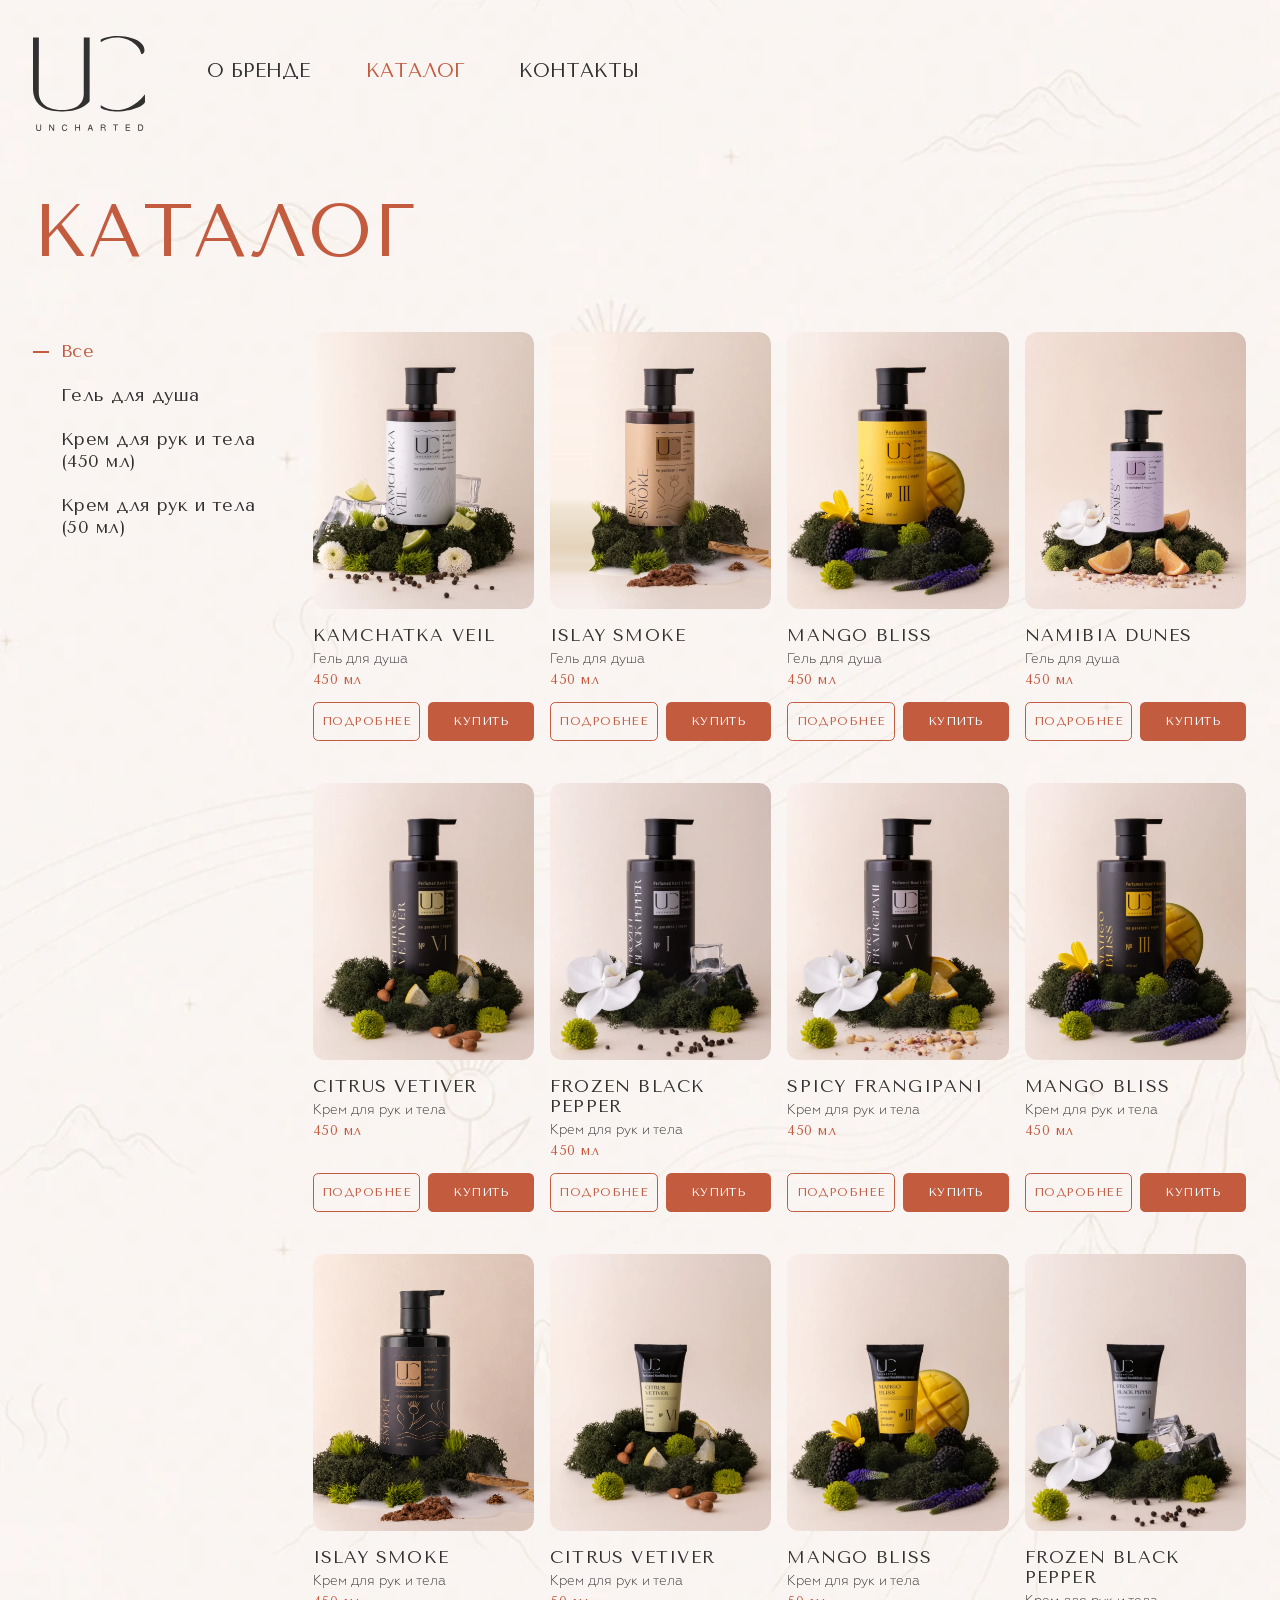
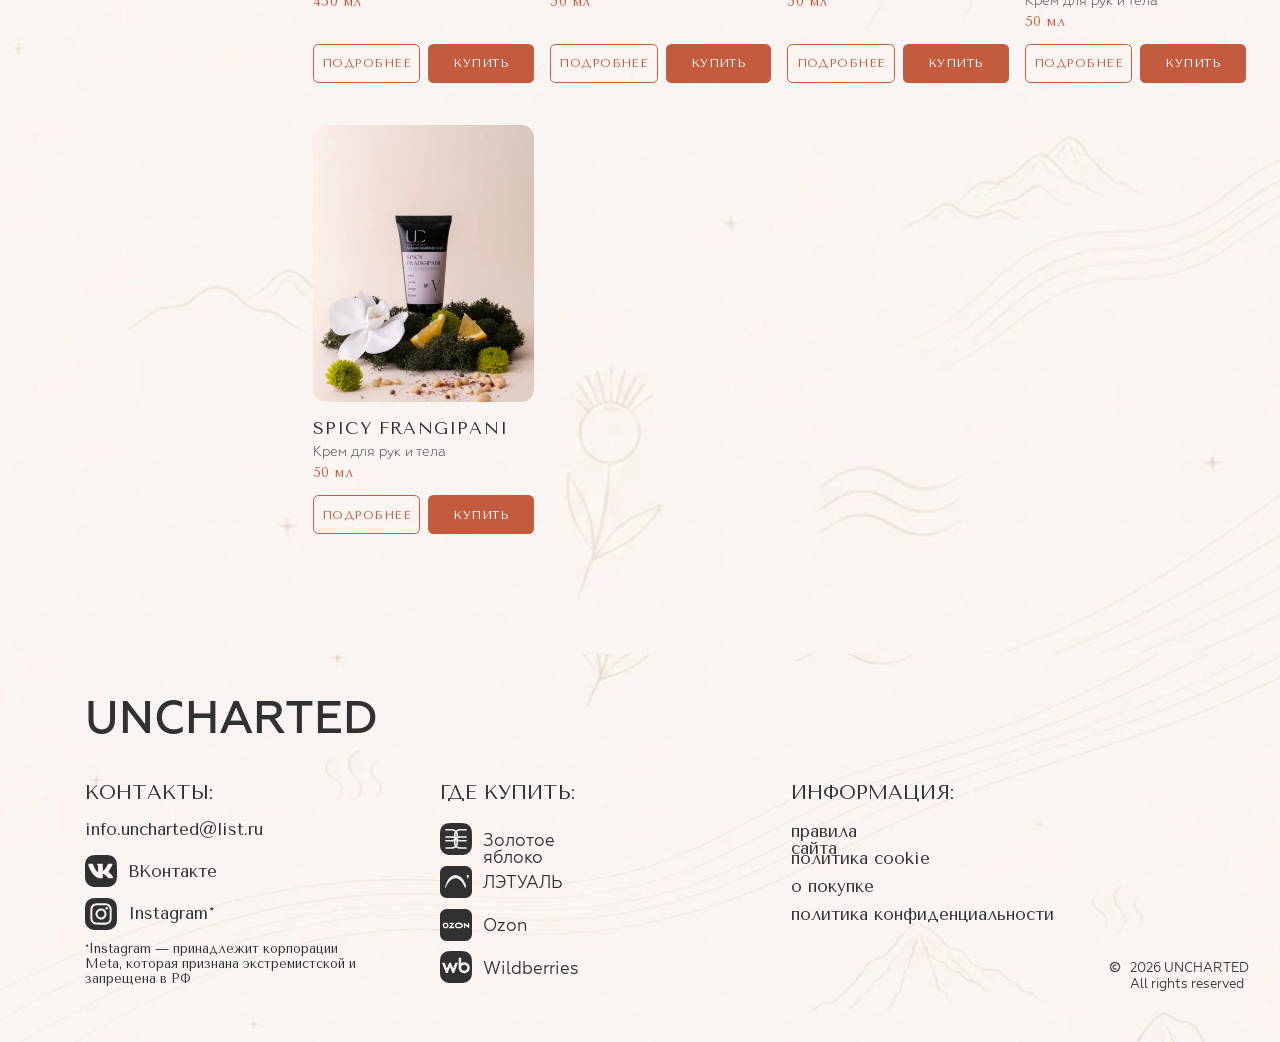
==== commit 97419238: "Refine aromas section and footer" ====
--- a/catalog.html
+++ b/catalog.html
@@ -21,7 +21,7 @@
 <meta name="twitter:image" content="https://unchartedcosmetics.ru/public/images/og.jpg">
 <link rel="icon" type="image/svg+xml" href="public/images/logo.svg">
 <link rel="preload" as="image" href="public/images/catalog/gel-450-kamchatka-veil.webp">
-<link rel="stylesheet" href="styles.css?v=20260710-1">
+<link rel="stylesheet" href="styles.css?v=20260717-2">
 <link rel="stylesheet" href="anim.css?v=20260710-3">
 <link rel="stylesheet" href="catalog.css?v=20260710-6">
 <script type="application/ld+json">
--- a/styles.css
+++ b/styles.css
@@ -77,7 +77,14 @@
 }
 .up { text-transform: uppercase; }
 a.t, a.btn { color: #313131; text-decoration: none; }
-.social-asterisk { display: inline-block; margin-left: 1px; color: #C35B3F; font-size: .66em; line-height: 1; vertical-align: top; }
+.social-asterisk {
+  display: inline;
+  margin-left: .08em;
+  color: inherit;
+  font-size: 1em;
+  line-height: inherit;
+  vertical-align: baseline;
+}
 .nav-link, .btn, [data-scroll], [data-buy], [data-link] { cursor: pointer; }
 .accent { color: #C35B3F; }
 
@@ -113,6 +120,20 @@
 
 /* 521:592 aromas bg */
 .n592 { left: 0; top: 5336px; width: 1920px; height: 1632px; }
+
+/* Более плотный фирменный лайн-арт поверх спокойного фона ароматов. */
+.aromas-texture {
+  left: 0;
+  top: 5336px;
+  width: 1920px;
+  height: 1632px;
+  background: url('public/images/521-582.webp') center / cover no-repeat;
+  mix-blend-mode: multiply;
+  opacity: .38;
+  pointer-events: none;
+  -webkit-mask-image: linear-gradient(180deg, transparent 0, #000 9%, #000 89%, transparent 100%);
+          mask-image: linear-gradient(180deg, transparent 0, #000 9%, #000 89%, transparent 100%);
+}
 
 /* 521:593 cream rectangle — опущена, чтобы показать больше модели до карусели
    (раньше top:908 перекрывал девушку → «каталог обрезал»); крем начинается под фото */
@@ -368,6 +389,15 @@
 .geldiag   { left: 850px; top: 2960px; width: 667px; height: 510px; }
 .creamdiag { left: 850px; top: 3520px; width: 667px; height: 615px; }
 
+/* У запечённых схем светлая подложка. Смешивание и мягкие края не дают ей
+   прямоугольником обрезать общий рисунок (в частности цветок над гелем). */
+.geldiag,
+.creamdiag {
+  mix-blend-mode: multiply;
+  -webkit-mask-image: linear-gradient(180deg, transparent 0, #000 18%, #000 90%, transparent 100%);
+          mask-image: linear-gradient(180deg, transparent 0, #000 18%, #000 90%, transparent 100%);
+}
+
 /* 521:698 gradient blur */
 .n698 {
   left: -107px; top: 4114px; width: 2099px; height: 554px;
